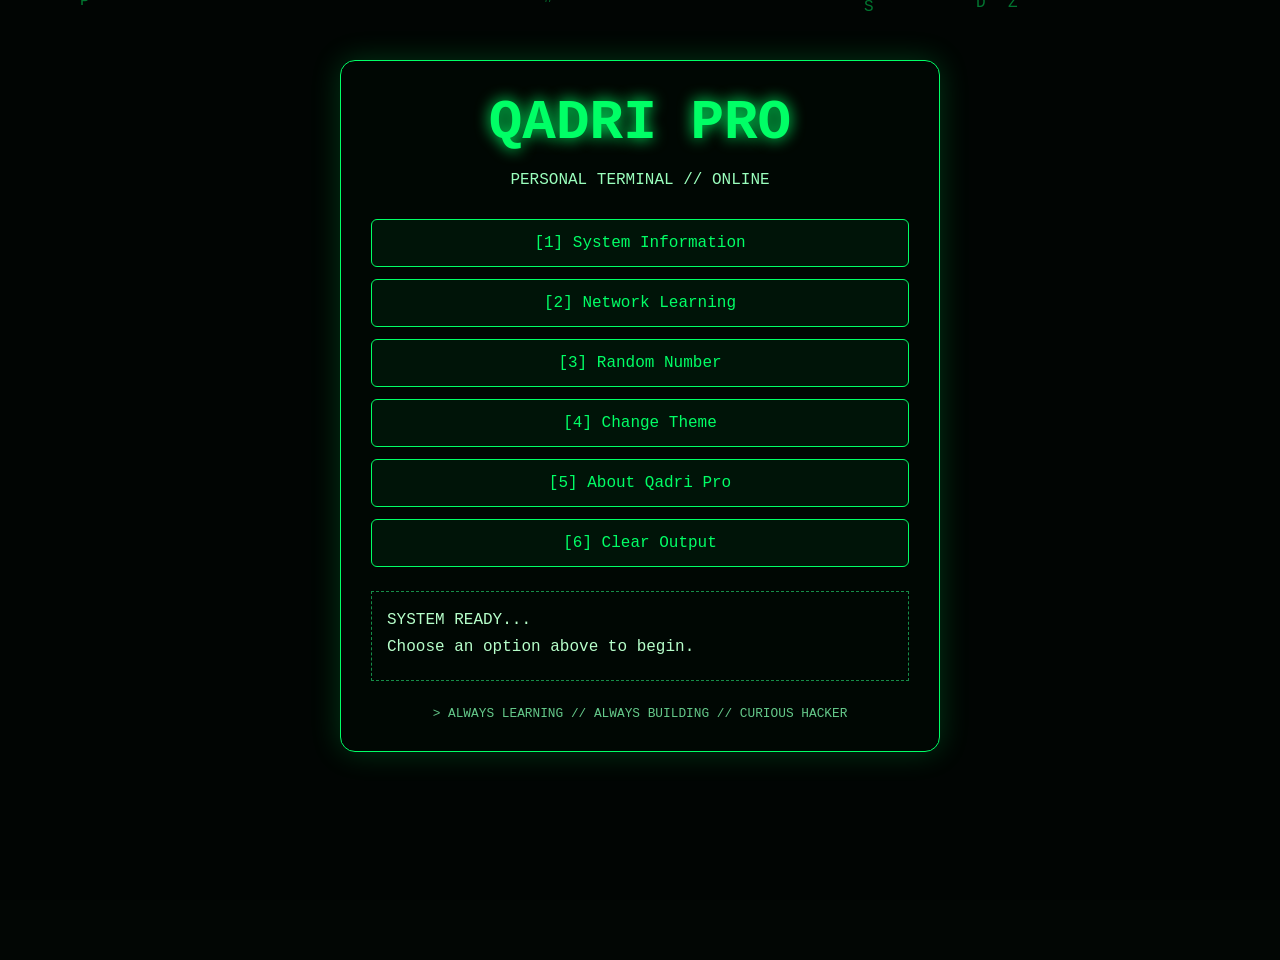
==== index.html @ d46c805a "first commit" ====
<!DOCTYPE html>
<html lang="en">
<head>
<meta charset="UTF-8">
<meta name="viewport" content="width=device-width, initial-scale=1.0">
<title>Qadri Pro | Hacker Lab</title>

<style>
* {
    box-sizing: border-box;
}

body {
    margin: 0;
    min-height: 100vh;
    background: #020604;
    color: #00ff66;
    font-family: Consolas, monospace;
    overflow-x: hidden;
}

#matrix {
    position: fixed;
    inset: 0;
    width: 100%;
    height: 100%;
    z-index: 0;
    opacity: 0.45;
}

.container {
    position: relative;
    z-index: 1;
    width: min(600px, 92%);
    margin: 60px auto;
    padding: 30px;
    background: rgba(0, 8, 4, 0.88);
    border: 1px solid #00ff66;
    border-radius: 15px;
    box-shadow: 0 0 30px rgba(0, 255, 102, 0.2);
    text-align: center;
}

h1 {
    font-size: clamp(2rem, 8vw, 3.5rem);
    margin: 0 0 10px;
    text-shadow: 0 0 15px #00ff66;
}

.subtitle {
    color: #9affbd;
    margin-bottom: 30px;
}

.menu {
    display: grid;
    gap: 12px;
}

.menu button {
    width: 100%;
    padding: 14px;
    color: #00ff66;
    background: rgba(0, 255, 102, 0.05);
    border: 1px solid #00ff66;
    border-radius: 6px;
    font: inherit;
    font-size: 1rem;
    cursor: pointer;
    transition: 0.2s;
}

.menu button:hover,
.menu button:focus-visible {
    background: #00ff66;
    color: #001b0a;
    box-shadow: 0 0 18px #00ff66;
    outline: none;
}

#output {
    min-height: 90px;
    margin-top: 24px;
    padding: 15px;
    border: 1px dashed #168d48;
    color: #b6ffca;
    text-align: left;
    white-space: pre-wrap;
    overflow-wrap: anywhere;
    line-height: 1.7;
}

footer {
    margin-top: 25px;
    font-size: 0.8rem;
    color: #64c98a;
}

@media (max-width: 480px) {
    .container {
        margin: 24px auto;
        padding: 20px;
    }
}
</style>
</head>

<body>

<canvas id="matrix"></canvas>

<main class="container">
    <h1>QADRI PRO</h1>
    <p class="subtitle">PERSONAL TERMINAL // ONLINE</p>

    <div class="menu">
        <button onclick="runTool(1)">[1] System Information</button>
        <button onclick="runTool(2)">[2] Network Learning</button>
        <button onclick="runTool(3)">[3] Random Number</button>
        <button onclick="runTool(4)">[4] Change Theme</button>
        <button onclick="runTool(5)">[5] About Qadri Pro</button>
        <button onclick="runTool(6)">[6] Clear Output</button>
    </div>

    <div id="output">SYSTEM READY...
Choose an option above to begin.</div>

    <footer>
        &gt; ALWAYS LEARNING // ALWAYS BUILDING // CURIOUS HACKER
    </footer>
</main>

<script>
// MATRIX BACKGROUND
const canvas = document.getElementById("matrix");
const ctx = canvas.getContext("2d");

const letters = "01ABCDEFGHIJKLMNOPQRSTUVWXYZ#$%&";
const fontSize = 16;
let columns = 0;
let drops = [];

function resizeCanvas() {
    const dpr = window.devicePixelRatio || 1;

    canvas.width = window.innerWidth * dpr;
    canvas.height = window.innerHeight * dpr;
    canvas.style.width = window.innerWidth + "px";
    canvas.style.height = window.innerHeight + "px";

    ctx.setTransform(dpr, 0, 0, dpr, 0, 0);

    columns = Math.ceil(window.innerWidth / fontSize);
    drops = Array.from(
        { length: columns },
        () => Math.random() * -50
    );
}

function drawMatrix() {
    ctx.fillStyle = "rgba(0, 0, 0, 0.08)";
    ctx.fillRect(0, 0, window.innerWidth, window.innerHeight);

    ctx.fillStyle = "#00ff66";
    ctx.font = fontSize + "px Consolas, monospace";

    for (let i = 0; i < drops.length; i++) {
        const char = letters[
            Math.floor(Math.random() * letters.length)
        ];

        ctx.fillText(char, i * fontSize, drops[i] * fontSize);

        if (
            drops[i] * fontSize > window.innerHeight &&
            Math.random() > 0.975
        ) {
            drops[i] = 0;
        }

        drops[i]++;
    }

    requestAnimationFrame(drawMatrix);
}

window.addEventListener("resize", resizeCanvas);
resizeCanvas();
drawMatrix();

// INTERACTIVE MENU
const output = document.getElementById("output");

function runTool(option) {
    switch (option) {
        case 1:
            output.textContent =
                "SYSTEM INFORMATION\n" +
                "Browser: " + navigator.userAgent +
                "\nScreen: " + screen.width + " x " + screen.height +
                "\nPlatform: " + navigator.platform;
            break;

        case 2:
            output.textContent =
                "NETWORK LEARNING\n" +
                "This interface does not scan your network.\n" +
                "Open CMD and try: ipconfig\n" +
                "This displays your Windows network settings.";
            break;

        case 3:
            output.textContent =
                "RANDOM NUMBER GENERATED: " +
                Math.floor(Math.random() * 10000);
            break;

        case 4:
            document.body.style.background =
                document.body.style.background === "rgb(0, 0, 25)"
                    ? "#020604"
                    : "#000019";

            output.textContent = "THEME UPDATED.";
            break;

        case 5:
            output.textContent =
                "QADRI PRO v1.0\n" +
                "A personal coding and learning lab.\n" +
                "Built with HTML, CSS and JavaScript.";
            break;

        case 6:
            output.textContent = "OUTPUT CLEARED.\nSYSTEM READY LOADING 86%.....";
            break;
    }
}
</script>

</body>
</html>
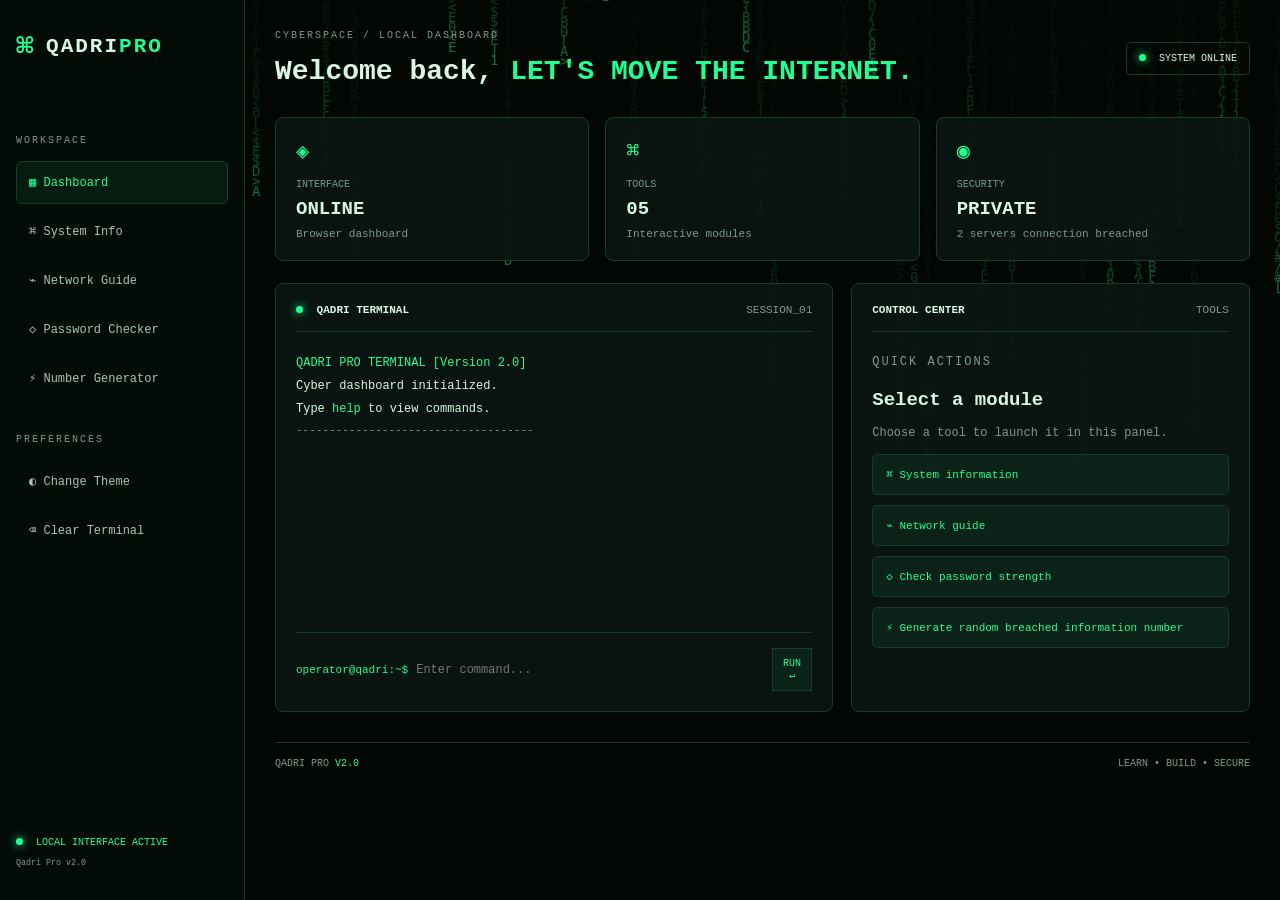
==== commit 505957fe: "Rename qadri.html to index.html" ====
--- a/index.html
+++ b/index.html
@@ -2,242 +2,124 @@
 <!DOCTYPE html>
 <html lang="en">
 <head>
-<meta charset="UTF-8">
-<meta name="viewport" content="width=device-width, initial-scale=1.0">
-<title>Qadri Pro | Hacker Lab</title>
-
-<style>
-* {
-    box-sizing: border-box;
-}
-
-body {
-    margin: 0;
-    min-height: 100vh;
-    background: #020604;
-    color: #00ff66;
-    font-family: Consolas, monospace;
-    overflow-x: hidden;
-}
-
-#matrix {
-    position: fixed;
-    inset: 0;
-    width: 100%;
-    height: 100%;
-    z-index: 0;
-    opacity: 0.45;
-}
-
-.container {
-    position: relative;
-    z-index: 1;
-    width: min(600px, 92%);
-    margin: 60px auto;
-    padding: 30px;
-    background: rgba(0, 8, 4, 0.88);
-    border: 1px solid #00ff66;
-    border-radius: 15px;
-    box-shadow: 0 0 30px rgba(0, 255, 102, 0.2);
-    text-align: center;
-}
-
-h1 {
-    font-size: clamp(2rem, 8vw, 3.5rem);
-    margin: 0 0 10px;
-    text-shadow: 0 0 15px #00ff66;
-}
-
-.subtitle {
-    color: #9affbd;
-    margin-bottom: 30px;
-}
-
-.menu {
-    display: grid;
-    gap: 12px;
-}
-
-.menu button {
-    width: 100%;
-    padding: 14px;
-    color: #00ff66;
-    background: rgba(0, 255, 102, 0.05);
-    border: 1px solid #00ff66;
-    border-radius: 6px;
-    font: inherit;
-    font-size: 1rem;
-    cursor: pointer;
-    transition: 0.2s;
-}
-
-.menu button:hover,
-.menu button:focus-visible {
-    background: #00ff66;
-    color: #001b0a;
-    box-shadow: 0 0 18px #00ff66;
-    outline: none;
-}
-
-#output {
-    min-height: 90px;
-    margin-top: 24px;
-    padding: 15px;
-    border: 1px dashed #168d48;
-    color: #b6ffca;
-    text-align: left;
-    white-space: pre-wrap;
-    overflow-wrap: anywhere;
-    line-height: 1.7;
-}
-
-footer {
-    margin-top: 25px;
-    font-size: 0.8rem;
-    color: #64c98a;
-}
-
-@media (max-width: 480px) {
-    .container {
-        margin: 24px auto;
-        padding: 20px;
-    }
-}
-</style>
+  <meta charset="UTF-8">
+  <meta name="viewport" content="width=device-width, initial-scale=1.0">
+  <title>Qadri Pro | Cyber Dashboard</title>
+  <link rel="stylesheet" href="style.css">
 </head>
-
 <body>
 
-<canvas id="matrix"></canvas>
+  <canvas id="matrix"></canvas>
 
-<main class="container">
-    <h1>QADRI PRO</h1>
-    <p class="subtitle">PERSONAL TERMINAL // ONLINE</p>
+  <div class="dashboard">
 
-    <div class="menu">
-        <button onclick="runTool(1)">[1] System Information</button>
-        <button onclick="runTool(2)">[2] Network Learning</button>
-        <button onclick="runTool(3)">[3] Random Number</button>
-        <button onclick="runTool(4)">[4] Change Theme</button>
-        <button onclick="runTool(5)">[5] About Qadri Pro</button>
-        <button onclick="runTool(6)">[6] Clear Output</button>
-    </div>
+    <aside class="sidebar">
+      <div class="brand">
+        <span class="brand-icon">⌘</span>
+        <span>QADRI<span class="accent">PRO</span></span>
+      </div>
 
-    <div id="output">SYSTEM READY...
-Choose an option above to begin.</div>
+      <p class="nav-label">WORKSPACE</p>
+      <button class="nav-btn active" data-tool="dashboard">▦ Dashboard</button>
+      <button class="nav-btn" data-tool="system">⌘ System Info</button>
+      <button class="nav-btn" data-tool="network">⌁ Network Guide</button>
+      <button class="nav-btn" data-tool="password">◇ Password Checker</button>
+      <button class="nav-btn" data-tool="generator">⚡ Number Generator</button>
 
-    <footer>
-        &gt; ALWAYS LEARNING // ALWAYS BUILDING // CURIOUS HACKER
-    </footer>
-</main>
+      <p class="nav-label">PREFERENCES</p>
+      <button class="nav-btn" id="themeBtn">◐ Change Theme</button>
+      <button class="nav-btn" id="clearBtn">⌫ Clear Terminal</button>
 
-<script>
-// MATRIX BACKGROUND
-const canvas = document.getElementById("matrix");
-const ctx = canvas.getContext("2d");
+      <div class="sidebar-bottom">
+        <span class="status-dot"></span>
+        LOCAL INTERFACE ACTIVE
+        <small>Qadri Pro v2.0</small>
+      </div>
+    </aside>
 
-const letters = "01ABCDEFGHIJKLMNOPQRSTUVWXYZ#$%&";
-const fontSize = 16;
-let columns = 0;
-let drops = [];
+    <main class="main-content">
+      <header class="topbar">
+        <div>
+          <p class="eyebrow">CYBERSPACE / LOCAL DASHBOARD</p>
+          <h1>Welcome back, <span class="accent">LET'S MOVE THE INTERNET.</span></h1>
+        </div>
+        <div class="online-pill">
+          <span class="status-dot"></span> SYSTEM ONLINE
+        </div>
+      </header>
 
-function resizeCanvas() {
-    const dpr = window.devicePixelRatio || 1;
+      <section class="stats">
+        <article class="stat-card">
+          <span class="stat-icon">◈</span>
+          <p>INTERFACE</p>
+          <h2>ONLINE</h2>
+          <small>Browser dashboard</small>
+        </article>
+        <article class="stat-card">
+          <span class="stat-icon">⌘</span>
+          <p>TOOLS</p>
+          <h2 id="toolCount">05</h2>
+          <small>Interactive modules</small>
+        </article>
+        <article class="stat-card">
+          <span class="stat-icon">◉</span>
+          <p>SECURITY</p>
+          <h2>PRIVATE</h2>
+          <small>2 servers connection breached</small>
+        </article>
+      </section>
 
-    canvas.width = window.innerWidth * dpr;
-    canvas.height = window.innerHeight * dpr;
-    canvas.style.width = window.innerWidth + "px";
-    canvas.style.height = window.innerHeight + "px";
+      <section class="workspace">
+        <div class="panel terminal-panel">
+          <div class="panel-heading">
+            <div>
+              <span class="status-dot"></span>
+              <strong>QADRI TERMINAL</strong>
+            </div>
+            <span class="muted">SESSION_01</span>
+          </div>
 
-    ctx.setTransform(dpr, 0, 0, dpr, 0, 0);
+          <div id="output" class="terminal-output" aria-live="polite">
+            <p class="green">QADRI PRO TERMINAL [Version 2.0]</p>
+            <p>Cyber dashboard initialized.</p>
+            <p>Type <span class="accent">help</span> to view commands.</p>
+            <p class="muted">------------------------------------</p>
+          </div>
 
-    columns = Math.ceil(window.innerWidth / fontSize);
-    drops = Array.from(
-        { length: columns },
-        () => Math.random() * -50
-    );
-}
+          <form id="commandForm" class="command-line">
+            <label for="commandInput">operator@qadri:~$</label>
+            <input id="commandInput" autocomplete="off"
+              placeholder="Enter command..." spellcheck="false">
+            <button type="submit">RUN ↵</button>
+          </form>
+        </div>
 
-function drawMatrix() {
-    ctx.fillStyle = "rgba(0, 0, 0, 0.08)";
-    ctx.fillRect(0, 0, window.innerWidth, window.innerHeight);
+        <div class="panel tool-panel">
+          <div class="panel-heading">
+            <strong>CONTROL CENTER</strong>
+            <span class="muted">TOOLS</span>
+          </div>
 
-    ctx.fillStyle = "#00ff66";
-    ctx.font = fontSize + "px Consolas, monospace";
+          <div id="toolContent">
+            <p class="eyebrow">QUICK ACTIONS</p>
+            <h2>Select a module</h2>
+            <p class="muted">Choose a tool to launch it in this panel.</p>
 
-    for (let i = 0; i < drops.length; i++) {
-        const char = letters[
-            Math.floor(Math.random() * letters.length)
-        ];
+            <button class="action-btn" data-tool="system">⌘ System information</button>
+            <button class="action-btn" data-tool="network">⌁ Network guide</button>
+            <button class="action-btn" data-tool="password">◇ Check password strength</button>
+            <button class="action-btn" data-tool="generator">⚡ Generate random breached information number</button>
+          </div>
+        </div>
+      </section>
 
-        ctx.fillText(char, i * fontSize, drops[i] * fontSize);
+      <footer>
+        <span>QADRI PRO <span class="accent">V2.0</span></span>
+        <span>LEARN • BUILD • SECURE</span>
+      </footer>
+    </main>
+  </div>
 
-        if (
-            drops[i] * fontSize > window.innerHeight &&
-            Math.random() > 0.975
-        ) {
-            drops[i] = 0;
-        }
-
-        drops[i]++;
-    }
-
-    requestAnimationFrame(drawMatrix);
-}
-
-window.addEventListener("resize", resizeCanvas);
-resizeCanvas();
-drawMatrix();
-
-// INTERACTIVE MENU
-const output = document.getElementById("output");
-
-function runTool(option) {
-    switch (option) {
-        case 1:
-            output.textContent =
-                "SYSTEM INFORMATION\n" +
-                "Browser: " + navigator.userAgent +
-                "\nScreen: " + screen.width + " x " + screen.height +
-                "\nPlatform: " + navigator.platform;
-            break;
-
-        case 2:
-            output.textContent =
-                "NETWORK LEARNING\n" +
-                "This interface does not scan your network.\n" +
-                "Open CMD and try: ipconfig\n" +
-                "This displays your Windows network settings.";
-            break;
-
-        case 3:
-            output.textContent =
-                "RANDOM NUMBER GENERATED: " +
-                Math.floor(Math.random() * 10000);
-            break;
-
-        case 4:
-            document.body.style.background =
-                document.body.style.background === "rgb(0, 0, 25)"
-                    ? "#020604"
-                    : "#000019";
-
-            output.textContent = "THEME UPDATED.";
-            break;
-
-        case 5:
-            output.textContent =
-                "QADRI PRO v1.0\n" +
-                "A personal coding and learning lab.\n" +
-                "Built with HTML, CSS and JavaScript.";
-            break;
-
-        case 6:
-            output.textContent = "OUTPUT CLEARED.\nSYSTEM READY LOADING 86%.....";
-            break;
-    }
-}
-</script>
-
+  <script src="script.js"></script>
 </body>
 </html>
--- a/style.css
+++ b/style.css
@@ -0,0 +1,409 @@
+
+:root {
+  --bg: #050a08;
+  --panel: rgba(10, 22, 17, 0.94);
+  --border: #183b2a;
+  --green: #20ff91;
+  --text: #d9f7e5;
+  --muted: #7e9a89;
+}
+
+* {
+  margin: 0;
+  padding: 0;
+  box-sizing: border-box;
+}
+
+body {
+  background: var(--bg);
+  color: var(--text);
+  font-family: Consolas, "Courier New", monospace;
+  min-height: 100vh;
+}
+
+
+body {
+  background: #050a08;
+  color: #d9f7e5;
+  font-family: Consolas, "Courier New", monospace;
+  min-height: 100vh;
+  margin: 0;
+}
+
+#matrix {
+  position: fixed;
+  inset: 0;
+  width: 100%;
+  height: 100%;
+  z-index: 0;
+  opacity: 0.4;
+  pointer-events: none;
+}
+
+.dashboard {
+  display: flex;
+  min-height: 100vh;
+  position: relative;
+  z-index: 1;
+}
+
+
+.sidebar {
+  width: 245px;
+  flex-shrink: 0;
+  padding: 28px 16px;
+  background: rgba(4, 12, 8, 0.97);
+  border-right: 1px solid var(--border);
+  display: flex;
+  flex-direction: column;
+}
+
+.brand {
+  display: flex;
+  align-items: center;
+  gap: 10px;
+  font-size: 21px;
+  font-weight: bold;
+  letter-spacing: 2px;
+  margin-bottom: 42px;
+}
+
+.brand-icon {
+  color: var(--green);
+  font-size: 30px;
+}
+
+.accent, .green {
+  color: var(--green);
+}
+
+.nav-label, .eyebrow {
+  font-size: 10px;
+  letter-spacing: 2px;
+  color: var(--muted);
+  margin-bottom: 15px;
+}
+
+.nav-btn {
+  display: block;
+  width: 100%;
+  text-align: left;
+  padding: 13px 12px;
+  margin-bottom: 6px;
+  border: 1px solid transparent;
+  background: transparent;
+  color: #a9c4b3;
+  font: inherit;
+  font-size: 12px;
+  cursor: pointer;
+  border-radius: 6px;
+  transition: 0.2s;
+}
+
+.nav-btn:hover, .nav-btn.active {
+  color: var(--green);
+  background: rgba(32, 255, 145, 0.07);
+  border-color: var(--border);
+}
+
+.nav-label:not(:first-child) {
+  margin-top: 28px;
+}
+
+.sidebar-bottom {
+  margin-top: auto;
+  padding-top: 25px;
+  font-size: 10px;
+  color: var(--green);
+  line-height: 2.2;
+}
+
+.sidebar-bottom small {
+  display: block;
+  color: var(--muted);
+}
+
+.status-dot {
+  display: inline-block;
+  width: 7px;
+  height: 7px;
+  border-radius: 50%;
+  background: var(--green);
+  box-shadow: 0 0 10px var(--green);
+  margin-right: 7px;
+}
+
+.main-content {
+  flex: 1;
+  min-width: 0;
+  padding: 30px;
+}
+
+.topbar, .panel-heading, footer {
+  display: flex;
+  align-items: center;
+  justify-content: space-between;
+  gap: 15px;
+}
+
+.topbar {
+  margin-bottom: 30px;
+}
+
+.topbar h1 {
+  font-size: clamp(19px, 3vw, 28px);
+  margin-top: 8px;
+}
+
+.online-pill {
+  border: 1px solid var(--border);
+  padding: 10px 12px;
+  border-radius: 5px;
+  font-size: 10px;
+  white-space: nowrap;
+}
+
+.stats {
+  display: grid;
+  grid-template-columns: repeat(3, minmax(0, 1fr));
+  gap: 16px;
+  margin-bottom: 22px;
+}
+
+.stat-card, .panel {
+  background: var(--panel);
+  border: 1px solid var(--border);
+  border-radius: 8px;
+}
+
+.stat-card {
+  padding: 20px;
+  min-width: 0;
+}
+
+.stat-icon {
+  color: var(--green);
+  font-size: 22px;
+}
+
+.stat-card p {
+  font-size: 10px;
+  color: var(--muted);
+  margin: 14px 0 8px;
+}
+
+.stat-card h2 {
+  font-size: 19px;
+  overflow-wrap: anywhere;
+}
+
+.stat-card small, .muted {
+  color: var(--muted);
+  font-size: 11px;
+}
+
+.stat-card small {
+  display: block;
+  margin-top: 8px;
+}
+
+.workspace {
+  display: grid;
+  grid-template-columns: minmax(0, 1.4fr) minmax(240px, 1fr);
+  gap: 18px;
+}
+
+.panel {
+  padding: 20px;
+  min-width: 0;
+}
+
+.panel-heading {
+  border-bottom: 1px solid var(--border);
+  padding-bottom: 15px;
+  font-size: 11px;
+}
+
+.terminal-output {
+  height: 300px;
+  overflow-y: auto;
+  padding: 20px 0;
+  font-size: 12px;
+  line-height: 1.9;
+  overflow-wrap: anywhere;
+}
+
+.command-line {
+  display: flex;
+  gap: 8px;
+  border-top: 1px solid var(--border);
+  padding-top: 15px;
+  align-items: center;
+}
+
+.command-line label {
+  color: var(--green);
+  font-size: 11px;
+  white-space: nowrap;
+}
+
+.command-line input {
+  width: 100%;
+  min-width: 0;
+  background: transparent;
+  border: none;
+  outline: none;
+  color: var(--text);
+  font: inherit;
+  font-size: 12px;
+}
+
+.command-line button, .action-btn {
+  background: rgba(32, 255, 145, 0.06);
+  color: var(--green);
+  border: 1px solid var(--border);
+  cursor: pointer;
+  font: inherit;
+  transition: 0.2s;
+}
+
+.command-line button {
+  padding: 9px;
+  font-size: 10px;
+}
+
+.action-btn {
+  display: block;
+  width: 100%;
+  text-align: left;
+  padding: 13px;
+  margin-top: 10px;
+  border-radius: 5px;
+  font-size: 11px;
+}
+
+.action-btn:hover, .command-line button:hover {
+  background: var(--green);
+  color: #00180b;
+}
+
+#toolContent {
+  padding-top: 20px;
+}
+
+#toolContent h2 {
+  font-size: 19px;
+  margin: 12px 0;
+}
+
+#toolContent p {
+  font-size: 12px;
+  line-height: 1.8;
+}
+
+#toolContent input {
+  width: 100%;
+  padding: 12px;
+  margin-top: 14px;
+  background: #050d08;
+  color: var(--text);
+  border: 1px solid var(--border);
+  border-radius: 5px;
+  font: inherit;
+}
+
+.result {
+  margin-top: 15px;
+  padding: 12px;
+  border: 1px solid var(--border);
+  color: var(--green);
+  font-size: 12px;
+  line-height: 1.8;
+  overflow-wrap: anywhere;
+}
+
+footer {
+  margin-top: 30px;
+  padding: 15px 0;
+  border-top: 1px solid var(--border);
+  color: var(--muted);
+  font-size: 10px;
+}
+
+body.light-theme {
+  --bg: #eaf3ed;
+  --panel: rgba(255, 255, 255, 0.96);
+  --border: #b9d7c4;
+  --green: #087c45;
+  --text: #153624;
+  --muted: #577363;
+}
+
+body.light-theme .sidebar {
+  background: rgba(239, 248, 242, 0.98);
+}
+
+body.light-theme .command-line input,
+body.light-theme #toolContent input {
+  color: var(--text);
+}
+
+body.light-theme #toolContent input {
+  background: #f5fbf7;
+}
+
+@media (max-width: 1000px) {
+  .workspace {
+    grid-template-columns: 1fr;
+  }
+}
+
+@media (max-width: 700px) {
+  .dashboard {
+    flex-direction: column;
+  }
+
+  .sidebar {
+    width: 100%;
+    padding: 18px;
+    border-right: none;
+    border-bottom: 1px solid var(--border);
+  }
+
+  .brand {
+    margin-bottom: 20px;
+  }
+
+  .sidebar .nav-label {
+    margin-top: 15px;
+  }
+
+  .sidebar-bottom {
+    margin-top: 15px;
+  }
+
+  .main-content {
+    padding: 18px;
+  }
+
+  .topbar {
+    align-items: flex-start;
+    flex-direction: column;
+  }
+
+  .stats {
+    grid-template-columns: 1fr;
+  }
+
+  .stat-card {
+    padding: 15px;
+  }
+
+  .command-line {
+    flex-wrap: wrap;
+  }
+
+  .command-line input {
+    flex: 1;
+  }
+}
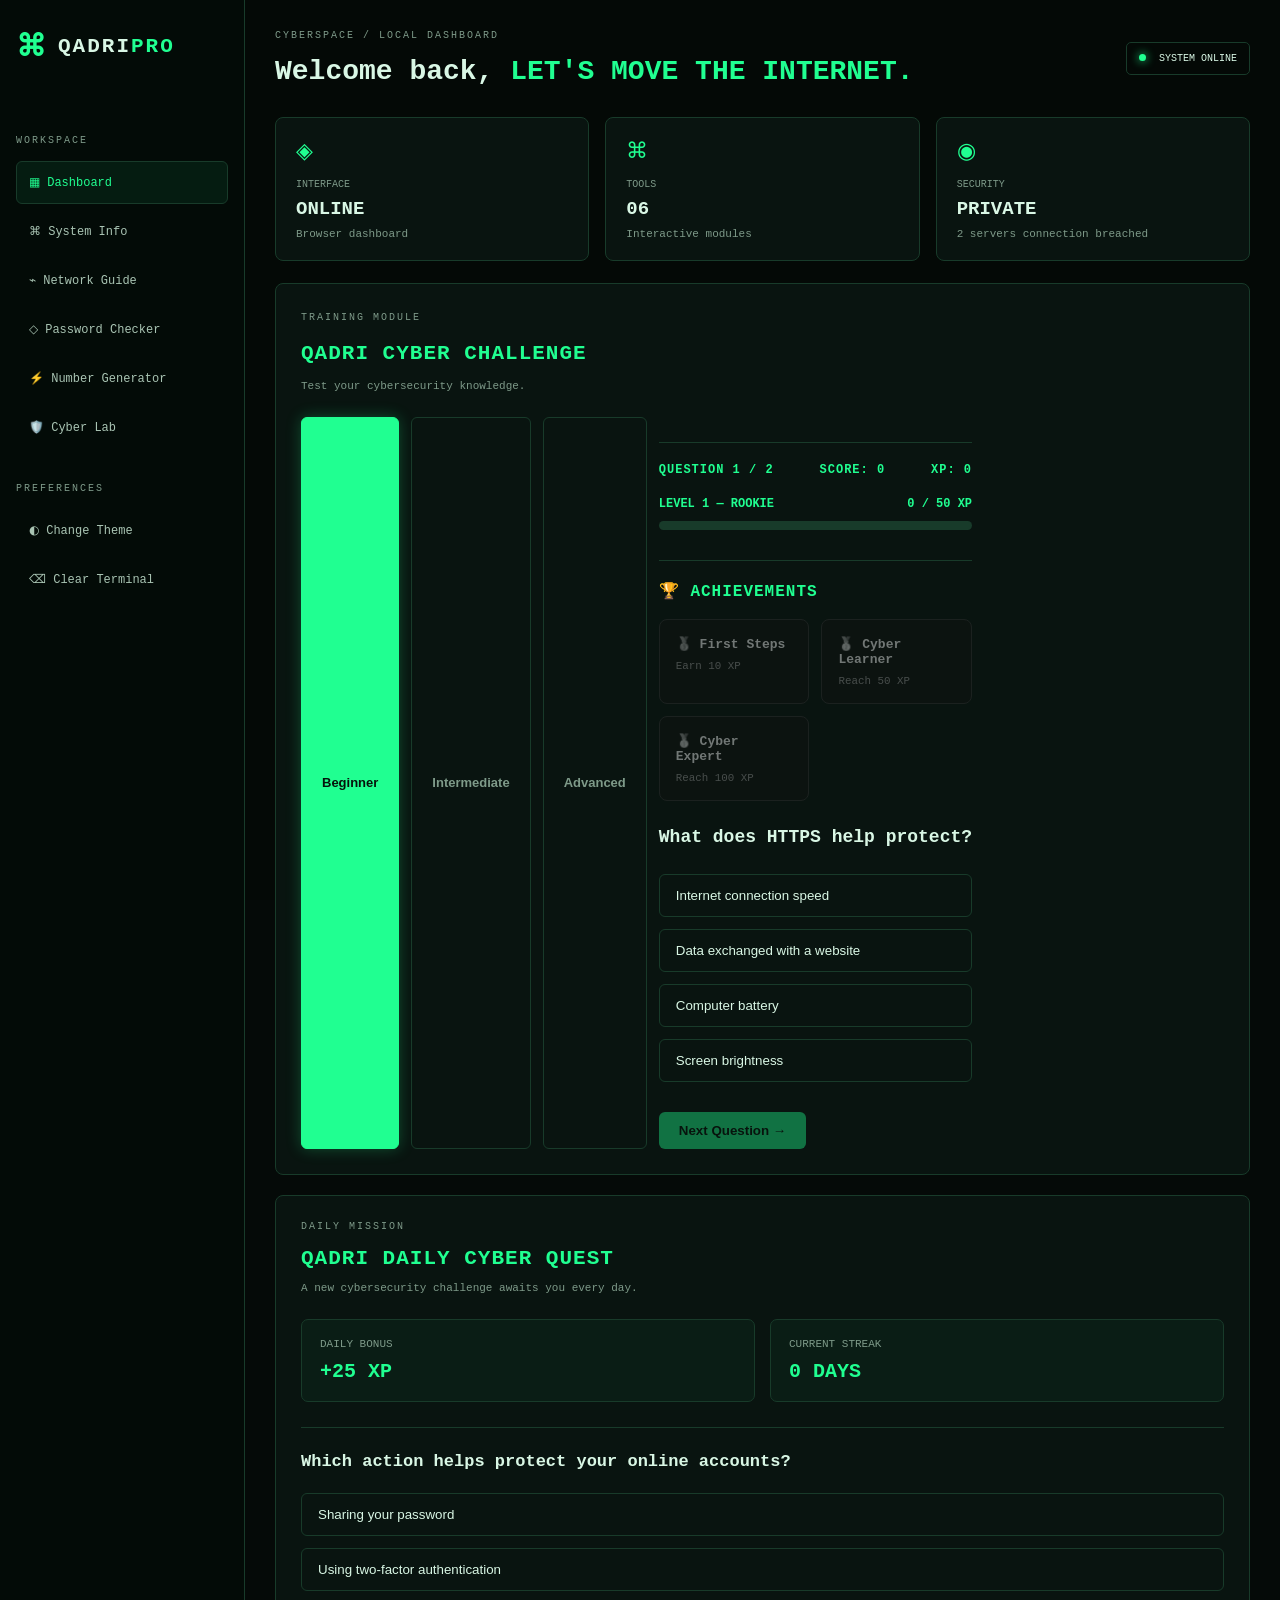
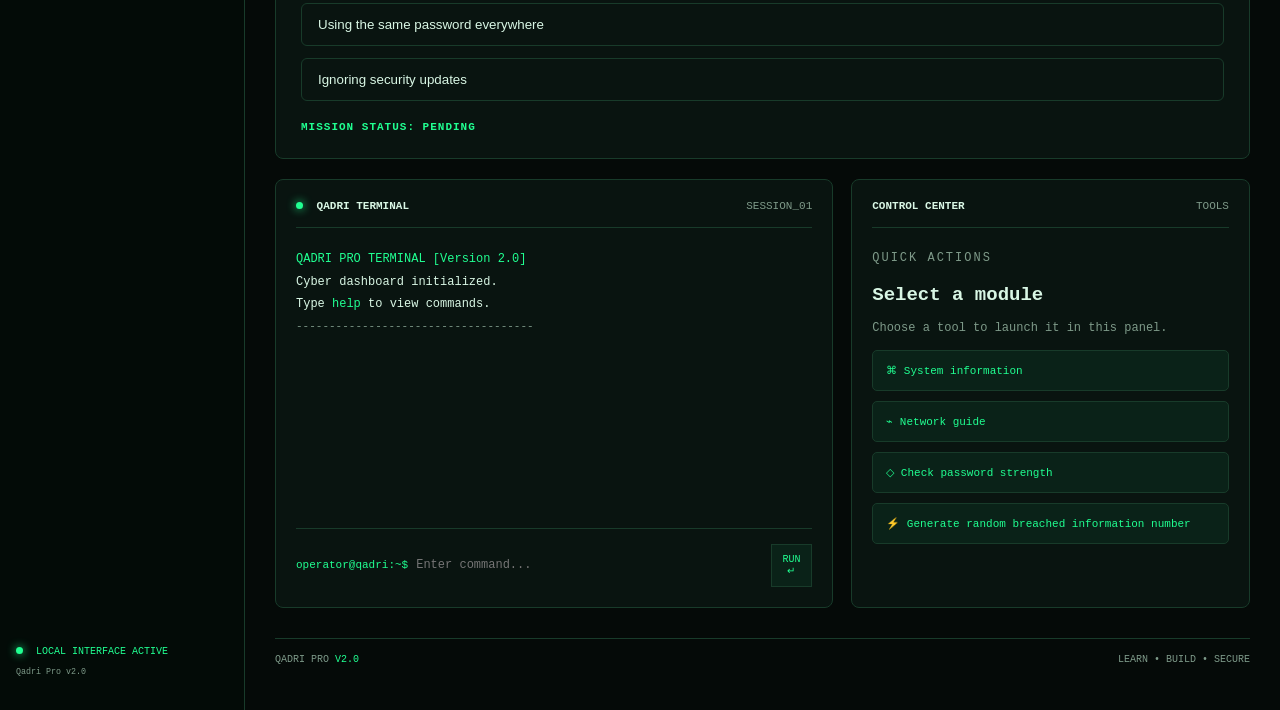
==== commit 33019adf: "Fix GitHub Pages homepage" ====
--- a/index.html
+++ b/index.html
@@ -25,6 +25,9 @@
       <button class="nav-btn" data-tool="network">⌁ Network Guide</button>
       <button class="nav-btn" data-tool="password">◇ Password Checker</button>
       <button class="nav-btn" data-tool="generator">⚡ Number Generator</button>
+      <button class="nav-btn" data-tool="cyberLab">
+        🛡️ Cyber Lab
+      </button>
 
       <p class="nav-label">PREFERENCES</p>
       <button class="nav-btn" id="themeBtn">◐ Change Theme</button>
@@ -36,7 +39,7 @@
         <small>Qadri Pro v2.0</small>
       </div>
     </aside>
-
+     
     <main class="main-content">
       <header class="topbar">
         <div>
@@ -69,6 +72,127 @@
         </article>
       </section>
 
+      <section class="cyber-challenge">
+        <div class="panel">
+          <p class="eyebrow">TRAINING MODULE</p>
+          <h2>QADRI CYBER CHALLENGE</h2>
+          <p class="muted">
+            Test your cybersecurity knowledge.
+          </p>
+          <div class="difficulty-options">
+            <button class="difficulty-btn active" data-level="beginner">
+              Beginner
+            </button>
+
+            <button class="difficulty-btn" data-level="intermediate">
+              Intermediate
+            </button>
+
+            <button class="difficulty-btn" data-level="advanced">
+              Advanced
+            </button>
+            <div class="quiz-area">
+              <div class="quiz-info">
+                <span id="question-count">QUESTION 1</span>
+                <span id="quiz-score">SCORE: 0</span>
+                <span id="quiz-xp">XP: 0</span>
+              </div>
+
+              <div class="level-panel">
+                <div class="level-info">
+                  <span id="user-level">LEVEL 1 — ROOKIE</span>
+                  <span id="level-progress-text">0 / 50 XP</span>
+                </div>
+
+                <div class="level-progress">
+                  <div id="level-progress-fill"></div>
+                </div>
+              </div>
+
+              <div class="achievements">
+                <h3>🏆 ACHIEVEMENTS</h3>
+
+                <div class="badge-list">
+                  <div class="achievement locked" id="badge-first">
+                    🥉 First Steps
+                    <small>Earn 10 XP</small>
+                  </div>
+
+                  <div class="achievement locked" id="badge-learner">
+                    🥈 Cyber Learner
+                    <small>Reach 50 XP</small>
+                  </div>
+
+                  <div class="achievement locked" id="badge-expert">
+                    🥇 Cyber Expert
+                    <small>Reach 100 XP</small>
+                  </div>
+                </div>
+              </div>
+
+              <div id="achievement-toast" class="achievement-toast">
+                <span class="toast-icon">🏆</span>
+
+                <div>
+                  <strong>ACHIEVEMENT UNLOCKED!</strong>
+                  <p id="toast-message">You earned a new badge!</p>
+                </div>
+              </div>
+
+              <h3 id="quiz-question">
+                Ready to test your cybersecurity knowledge?
+              </h3>
+
+              <div id="quiz-options"></div>
+
+              <p id="quiz-feedback"></p>
+
+              <button id="next-question" disabled>
+                Next Question →
+              </button>
+            </div>
+          </div>
+        </div>
+      </section>
+
+      <section class="daily-challenge">
+        <div class="panel">
+
+          <p class="eyebrow">DAILY MISSION</p>
+
+          <h2>QADRI DAILY CYBER QUEST</h2>
+
+          <p class="muted">
+            A new cybersecurity challenge awaits you every day.
+          </p>
+
+          <div class="daily-stats">
+            <div>
+              <span>DAILY BONUS</span>
+              <strong>+25 XP</strong>
+            </div>
+
+            <div>
+              <span>CURRENT STREAK</span>
+              <strong id="daily-streak">0 DAYS</strong>
+            </div>
+          </div>
+
+          <div class="daily-question">
+            <h3 id="daily-question">
+              Your daily mission is loading...
+            </h3>
+
+            <div id="daily-options"></div>
+
+            <p id="daily-feedback"></p>
+          </div>
+
+          <p id="daily-status">MISSION STATUS: PENDING</p>
+
+        </div>
+      </section>
+
       <section class="workspace">
         <div class="panel terminal-panel">
           <div class="panel-heading">
--- a/style.css
+++ b/style.css
@@ -1,4 +1,3 @@
-
 :root {
   --bg: #050a08;
   --panel: rgba(10, 22, 17, 0.94);
@@ -218,6 +217,360 @@
   min-width: 0;
 }
 
+.cyber-challenge {
+  margin-bottom: 20px;
+}
+
+.cyber-challenge .panel {
+  position: relative;
+  overflow: hidden;
+  padding: 25px;
+  background: var(--panel);
+  border: 1px solid var(--border);
+  transition: 0.3s ease;
+}
+
+.cyber-challenge .panel:hover {
+  border-color: var(--green);
+  box-shadow: 0 0 18px rgba(32, 255, 145, 0.12);
+}
+
+.cyber-challenge h2 {
+  color: var(--green);
+  font-size: 21px;
+  margin: 12px 0;
+  letter-spacing: 1px;
+}
+
+.cyber-challenge p {
+  line-height: 1.8;
+}
+
+
+.daily-challenge {
+  margin-bottom: 20px;
+}
+
+.daily-challenge .panel {
+  padding: 25px;
+  background: var(--panel);
+  border: 1px solid var(--border);
+  border-radius: 8px;
+  transition: 0.3s ease;
+}
+
+.daily-challenge .panel:hover {
+  border-color: var(--green);
+  box-shadow: 0 0 18px rgba(32, 255, 145, 0.12);
+}
+
+.daily-challenge h2 {
+  color: var(--green);
+  font-size: 21px;
+  margin: 12px 0;
+  letter-spacing: 1px;
+}
+
+.daily-stats {
+  display: grid;
+  grid-template-columns: repeat(2, minmax(0, 1fr));
+  gap: 15px;
+  margin: 25px 0;
+}
+
+.daily-stats div {
+  padding: 18px;
+  background: rgba(32, 255, 145, 0.04);
+  border: 1px solid var(--border);
+  border-radius: 7px;
+}
+
+.daily-stats span {
+  display: block;
+  color: var(--muted);
+  font-size: 11px;
+  margin-bottom: 10px;
+}
+
+.daily-stats strong {
+  color: var(--green);
+  font-size: 20px;
+}
+
+.daily-question {
+  padding-top: 20px;
+  border-top: 1px solid var(--border);
+}
+
+.daily-question h3 {
+  margin-bottom: 18px;
+  font-size: 17px;
+  line-height: 1.6;
+}
+
+#daily-options {
+  display: grid;
+  gap: 12px;
+}
+
+.daily-option {
+  padding: 13px 16px;
+  text-align: left;
+  background: transparent;
+  color: var(--text);
+  border: 1px solid var(--border);
+  border-radius: 6px;
+  cursor: pointer;
+  transition: 0.3s ease;
+}
+
+.daily-option:hover {
+  border-color: var(--green);
+  color: var(--green);
+  transform: translateX(4px);
+}
+
+#daily-feedback {
+  margin-top: 15px;
+  font-size: 13px;
+  font-weight: bold;
+}
+
+#daily-status {
+  margin-top: 20px;
+  color: var(--green);
+  font-size: 11px;
+  font-weight: bold;
+  letter-spacing: 1px;
+}
+
+
+.quiz-area {
+  margin-top: 25px;
+  padding-top: 20px;
+  border-top: 1px solid var(--border);
+}.level-panel {
+  margin-top: 20px;
+}
+
+.level-info {
+  display: flex;
+  justify-content: space-between;
+  gap: 10px;
+  margin-bottom: 10px;
+  color: var(--green);
+  font-size: 12px;
+  font-weight: bold;
+}
+
+.level-progress {
+  height: 9px;
+  background: var(--border);
+  border-radius: 20px;
+  overflow: hidden;
+}
+
+#level-progress-fill {
+  width: 0%;
+  height: 100%;
+  background: var(--green);
+  border-radius: 20px;
+  box-shadow: 0 0 12px var(--green);
+  transition: width 0.5s ease;
+}
+
+
+
+.quiz-info {
+  display: flex;
+  justify-content: space-between;
+  gap: 10px;
+  color: var(--green);
+  font-size: 12px;
+  font-weight: bold;
+  letter-spacing: 1px;
+}
+
+#quiz-question {
+  margin: 22px 0;
+  font-size: 18px;
+  line-height: 1.6;
+}
+
+#quiz-options {
+  display: grid;
+  gap: 12px;
+}
+
+.quiz-option {
+  padding: 13px 16px;
+  text-align: left;
+  background: transparent;
+  color: var(--text);
+  border: 1px solid var(--border);
+  border-radius: 6px;
+  cursor: pointer;
+  transition: 0.3s ease;
+}
+
+.quiz-option:hover {
+  border-color: var(--green);
+  color: var(--green);
+  transform: translateX(4px);
+}
+
+#quiz-feedback {
+  margin-top: 15px;
+  font-size: 14px;
+  font-weight: bold;
+}
+
+#next-question {
+  margin-top: 15px;
+  padding: 11px 20px;
+  background: var(--green);
+  color: #06130b;
+  border: none;
+  border-radius: 6px;
+  font-weight: bold;
+  cursor: pointer;
+  transition: 0.3s ease;
+}
+
+#next-question:hover {
+  box-shadow: 0 0 15px rgba(32, 255, 145, 0.3);
+  transform: translateY(-2px);
+}
+
+#next-question:disabled {
+  opacity: 0.4;
+  cursor: not-allowed;
+  transform: none;
+}
+
+.difficulty-options {
+  display: flex;
+  gap: 12px;
+  flex-wrap: wrap;
+  margin-top: 20px;
+}
+
+.difficulty-btn {
+  padding: 10px 20px;
+  background: transparent;
+  color: var(--muted);
+  border: 1px solid var(--border);
+  border-radius: 6px;
+  font-size: 13px;
+  font-weight: 600;
+  cursor: pointer;
+  transition: 0.3s ease;
+}
+
+.difficulty-btn:hover {
+  color: var(--green);
+  border-color: var(--green);
+  box-shadow: 0 0 12px rgba(32, 255, 145, 0.15);
+}
+
+.difficulty-btn.active {
+  background: var(--green);
+  color: #06130b;
+  border-color: var(--green);
+  box-shadow: 0 0 15px rgba(32, 255, 145, 0.25);
+}
+
+.achievements {
+  margin-top: 30px;
+  padding-top: 20px;
+  border-top: 1px solid var(--border);
+}
+
+.achievements h3 {
+  color: var(--green);
+  font-size: 16px;
+  letter-spacing: 1px;
+  margin-bottom: 18px;
+}
+
+.badge-list {
+  display: grid;
+  grid-template-columns: repeat(auto-fit, minmax(150px, 1fr));
+  gap: 12px;
+}
+
+.achievement {
+  padding: 16px;
+  border: 1px solid var(--border);
+  border-radius: 8px;
+  background: var(--panel);
+  font-size: 13px;
+  font-weight: bold;
+  transition: 0.3s ease;
+}
+
+.achievement small {
+  display: block;
+  margin-top: 8px;
+  color: var(--muted);
+  font-weight: normal;
+}
+
+.achievement.locked {
+  opacity: 0.45;
+  filter: grayscale(1);
+}
+
+.achievement.unlocked {
+  opacity: 1;
+  filter: none;
+  border-color: var(--green);
+  box-shadow: 0 0 12px rgba(32, 255, 145, 0.12);
+}
+
+.achievement-toast {
+  display: none;
+  align-items: center;
+  gap: 15px;
+  margin-top: 20px;
+  padding: 16px;
+  background: var(--panel);
+  border: 1px solid var(--green);
+  border-radius: 8px;
+  box-shadow: 0 0 18px rgba(32, 255, 145, 0.15);
+  animation: toastIn 0.4s ease;
+}
+
+.achievement-toast.show {
+  display: flex;
+}
+
+.toast-icon {
+  font-size: 28px;
+}
+
+.achievement-toast strong {
+  color: var(--green);
+  font-size: 13px;
+}
+
+.achievement-toast p {
+  margin: 5px 0 0;
+  color: var(--text);
+  font-size: 13px;
+}
+
+@keyframes toastIn {
+  from {
+    opacity: 0;
+    transform: translateY(12px);
+  }
+  to {
+    opacity: 1;
+    transform: translateY(0);
+  }
+}
+
 .panel-heading {
   border-bottom: 1px solid var(--border);
   padding-bottom: 15px;
@@ -231,6 +584,22 @@
   font-size: 12px;
   line-height: 1.9;
   overflow-wrap: anywhere;
+}
+
+.terminal-line {
+  animation: terminalAppear 0.3s ease forwards;
+}
+
+@keyframes terminalAppear {
+  from {
+    opacity: 0;
+    transform: translateY(8px);
+  }
+
+  to {
+    opacity: 1;
+    transform: translateY(0);
+  }
 }
 
 .command-line {
@@ -339,6 +708,42 @@
   --muted: #577363;
 }
 
+body.blue-theme {
+  --bg: #07111f;
+  --panel: rgba(10, 25, 45, 0.96);
+  --border: #17466b;
+  --green: #38bdf8;
+  --text: #dbeafe;
+  --muted: #83a9c9;
+}
+
+body.purple-theme {
+  --bg: #160b22;
+  --panel: rgba(30, 15, 45, 0.96);
+  --border: #593477;
+  --green: #c084fc;
+  --text: #f3e8ff;
+  --muted: #b69acb;
+}
+
+body.crimson-theme {
+  --bg: #1b0b0b;
+  --panel: rgba(38, 13, 17, 0.96);
+  --border: #6b252d;
+  --green: #fb7185;
+  --text: #ffe4e6;
+  --muted: #c99a9e;
+}
+
+body.golden-theme {
+  --bg: #171717;
+  --panel: rgba(35, 30, 18, 0.96);
+  --border: #665020;
+  --green: #facc15;
+  --text: #fef3c7;
+  --muted: #c5ad72;
+}
+
 body.light-theme .sidebar {
   background: rgba(239, 248, 242, 0.98);
 }
@@ -407,3 +812,31 @@
     flex: 1;
   }
 }
+
+
+.strength-bar {
+  width: 100%;
+  height: 10px;
+  background: #222;
+  border-radius: 20px;
+  overflow: hidden;
+  margin: 12px 0;
+}
+
+#strengthFill {
+  width: 0%;
+  height: 100%;
+  background: #00ff88;
+  transition: width 0.3s ease;
+}
+
+#passwordInput {
+  width: 100%;
+  padding: 12px;
+  margin-top: 10px;
+  background: #101010;
+  color: white;
+  border: 1px solid #00ff88;
+  border-radius: 8px;
+}
+
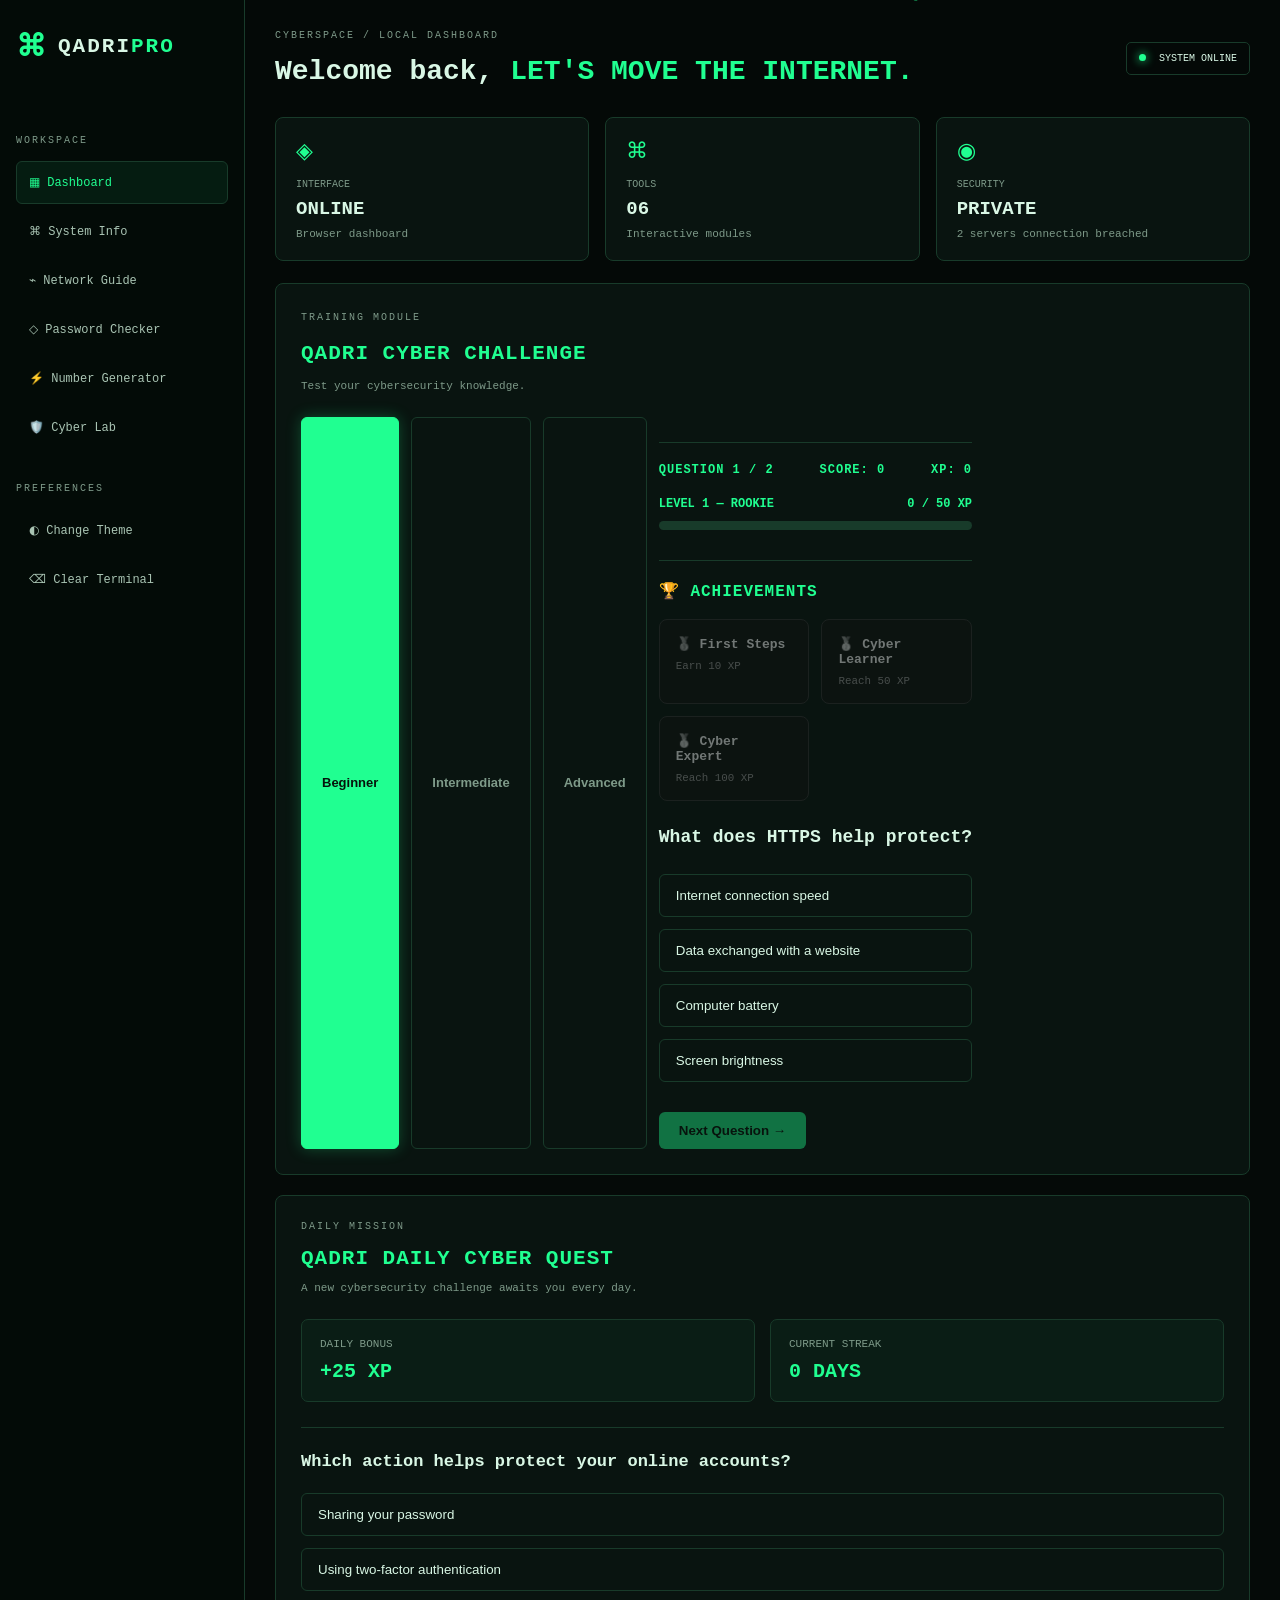
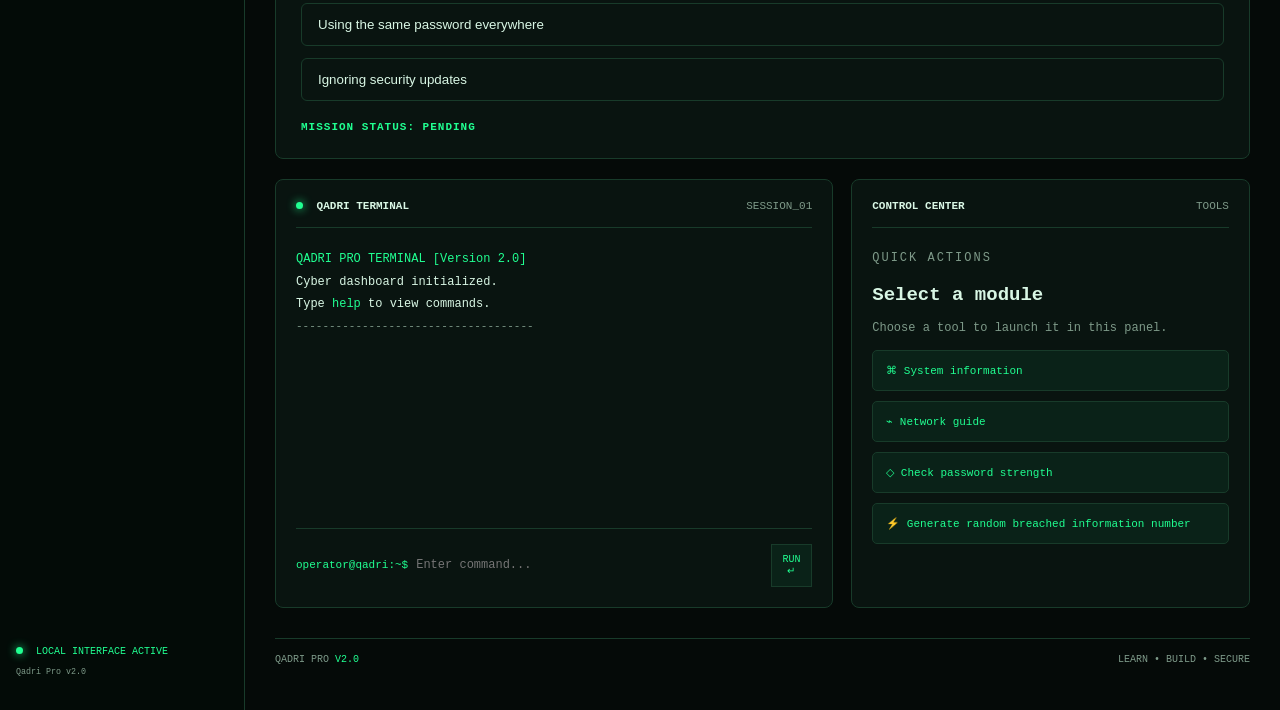
==== commit 0a588d7b: "Add QADRI PRO favicon" ====
--- a/index.html
+++ b/index.html
@@ -5,6 +5,7 @@
   <meta charset="UTF-8">
   <meta name="viewport" content="width=device-width, initial-scale=1.0">
   <title>Qadri Pro | Cyber Dashboard</title>
+  <link rel="icon" type="image/png" href="qadri-pro-favicon.png">
   <link rel="stylesheet" href="style.css">
 </head>
 <body>
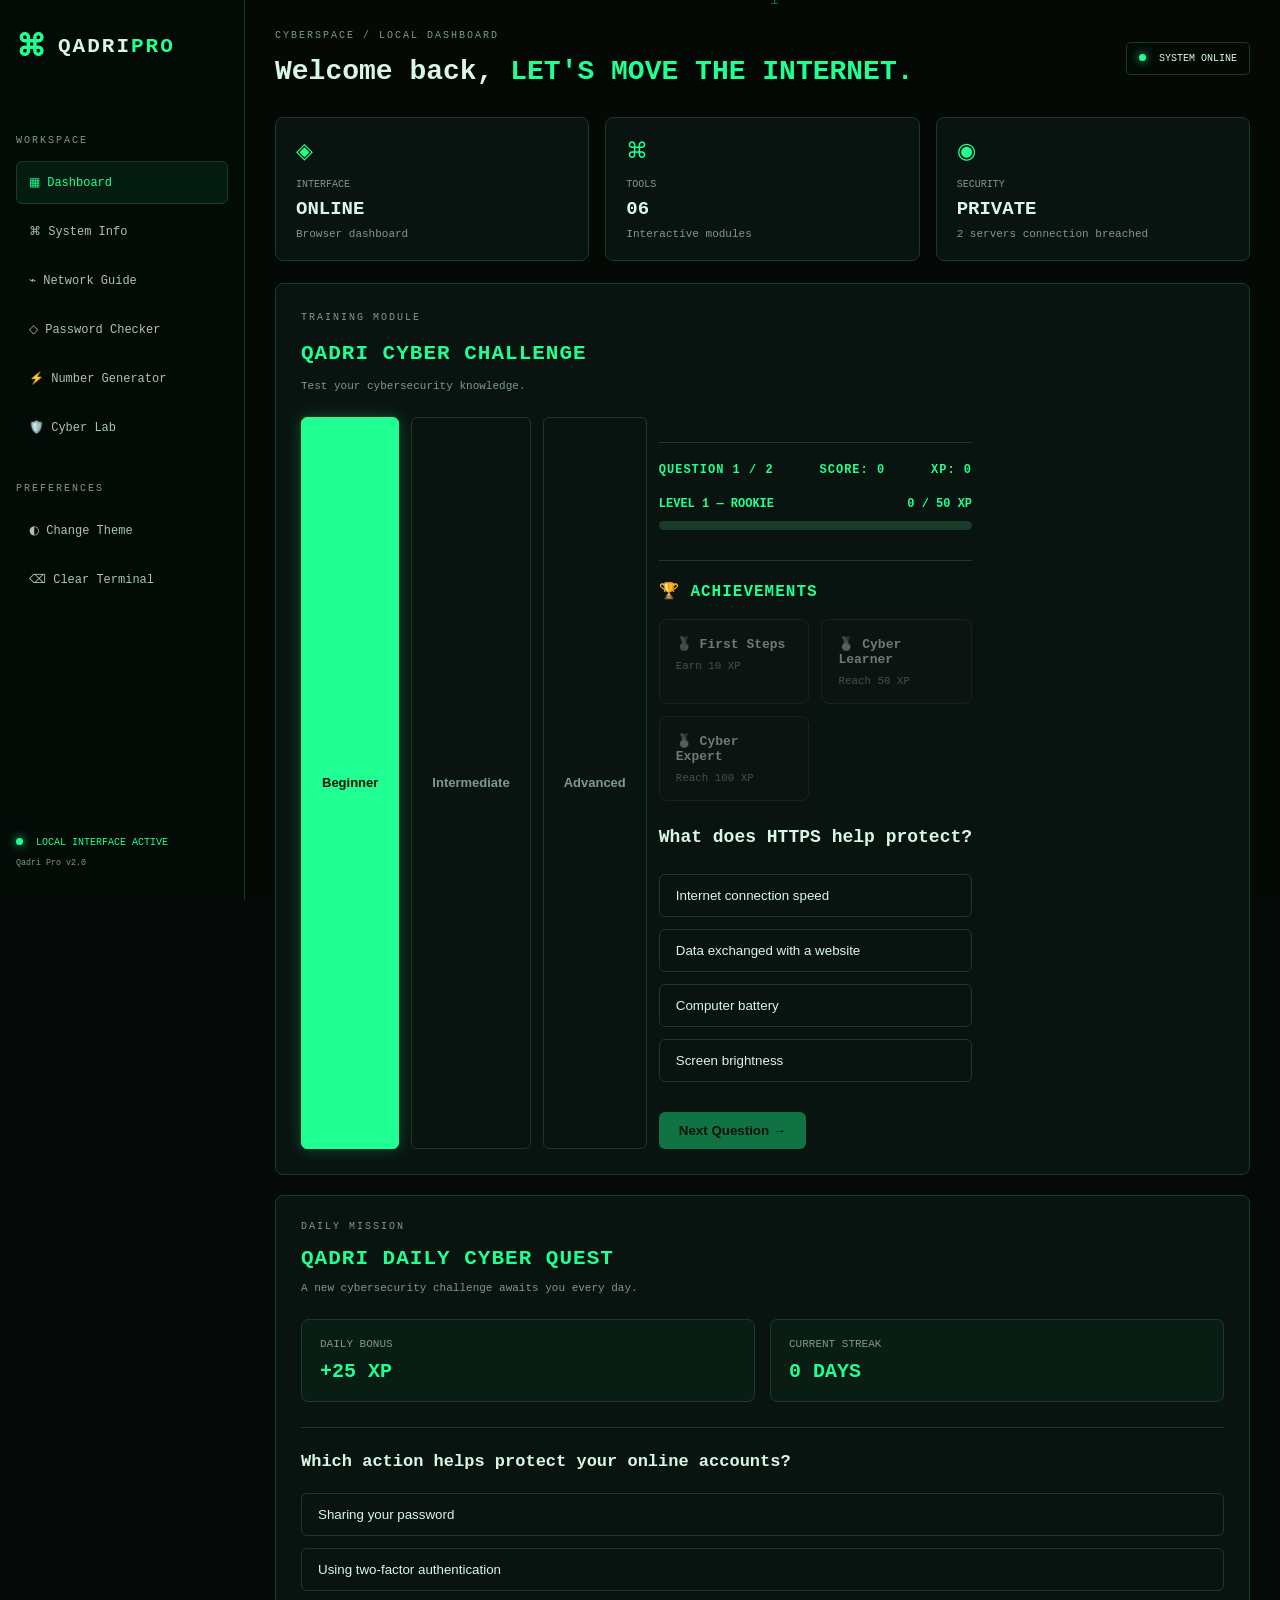
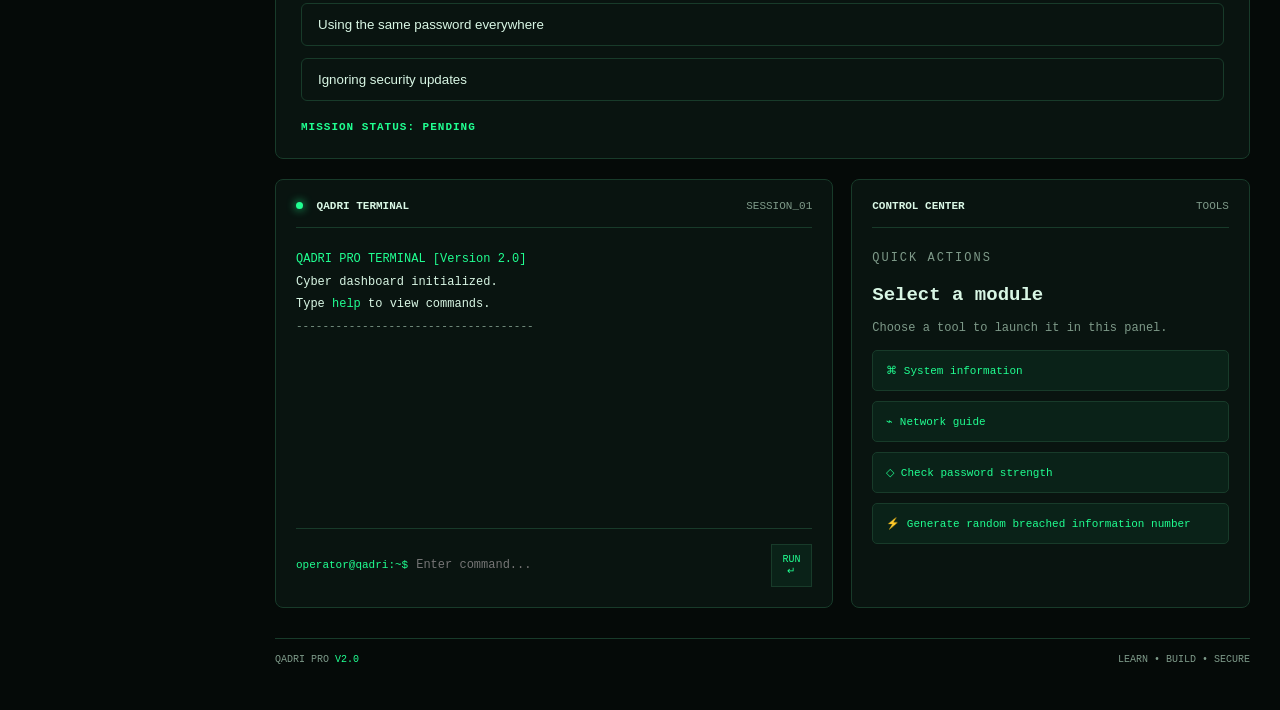
==== commit 8f9c7496: "added scrollbar" ====
--- a/index.html
+++ b/index.html
@@ -14,7 +14,7 @@
 
   <div class="dashboard">
 
-    <aside class="sidebar">
+    <aside class="sidebar" style="overflow-y: scroll;max-height: 100vh;scrollbar-width: thin;">
       <div class="brand">
         <span class="brand-icon">⌘</span>
         <span>QADRI<span class="accent">PRO</span></span>
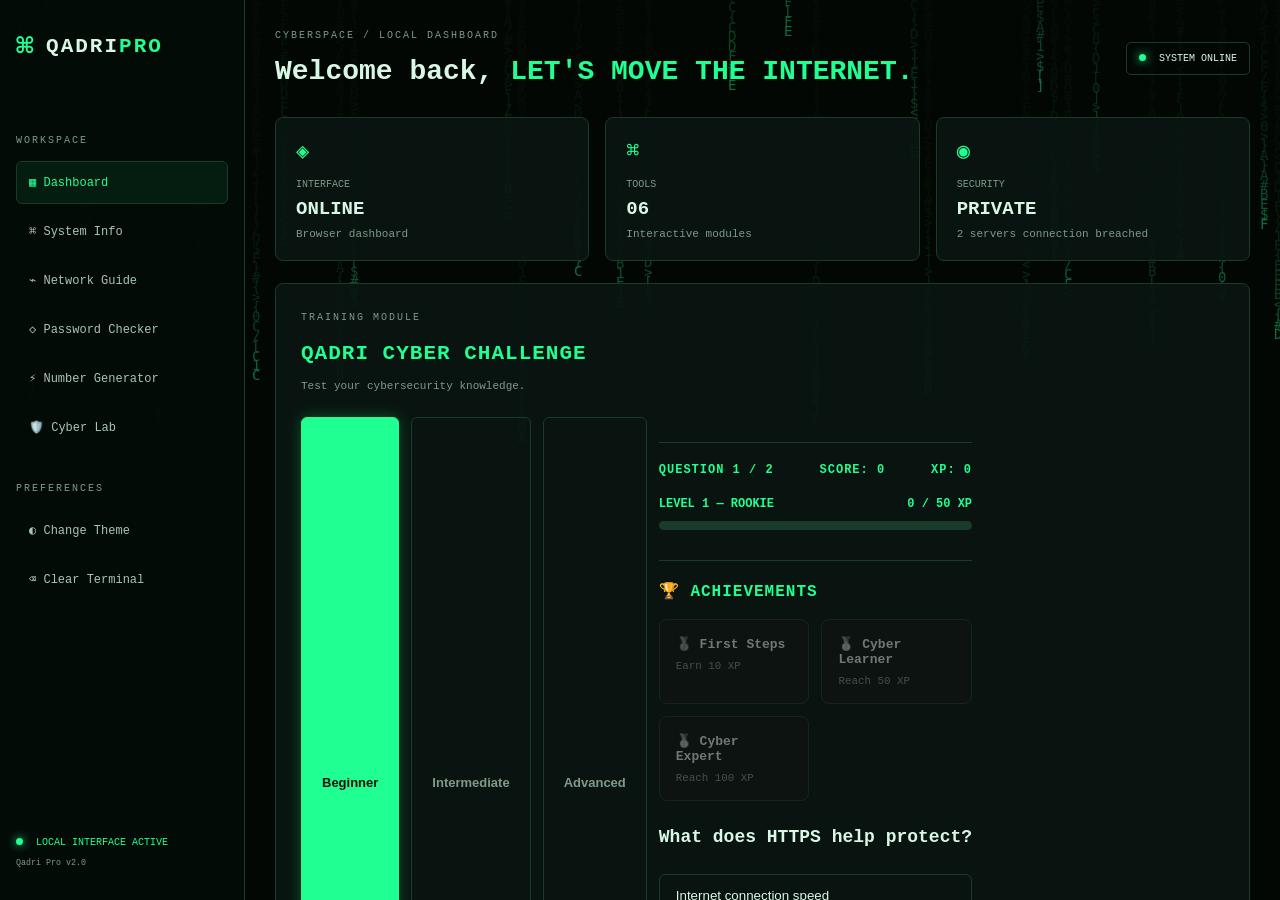
==== commit da8ac4eb: "added a new scroll" ====
--- a/index.html
+++ b/index.html
@@ -14,7 +14,7 @@
 
   <div class="dashboard">
 
-    <aside class="sidebar" style="overflow-y: scroll;max-height: 100vh;scrollbar-width: thin;">
+    <aside class="sidebar" style="overflow-y: scroll;height: 100vh;scrollbar-width: thin;">
       <div class="brand">
         <span class="brand-icon">⌘</span>
         <span>QADRI<span class="accent">PRO</span></span>
@@ -41,7 +41,7 @@
       </div>
     </aside>
      
-    <main class="main-content">
+    <main class="main-content" style="overflow-y: scroll;height: 100vh;scrollbar-width: thin;">
       <header class="topbar">
         <div>
           <p class="eyebrow">CYBERSPACE / LOCAL DASHBOARD</p>
